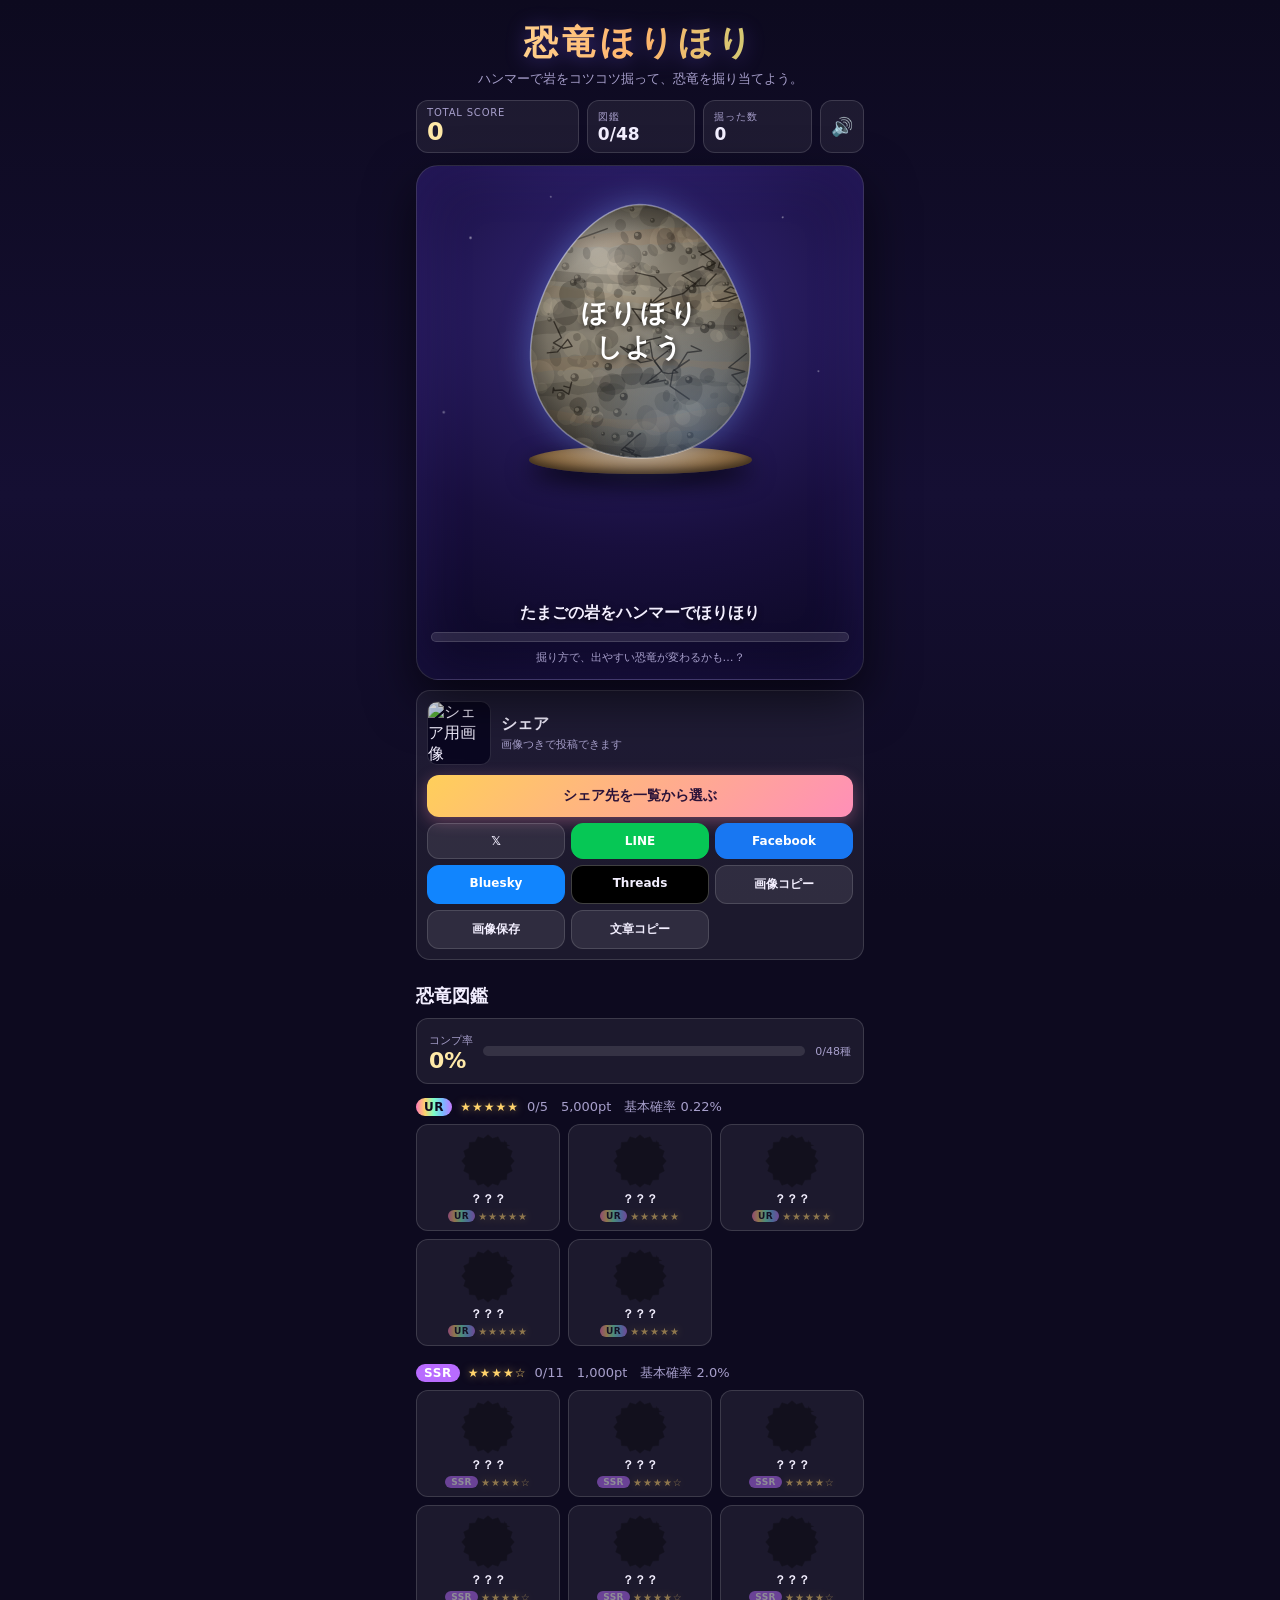
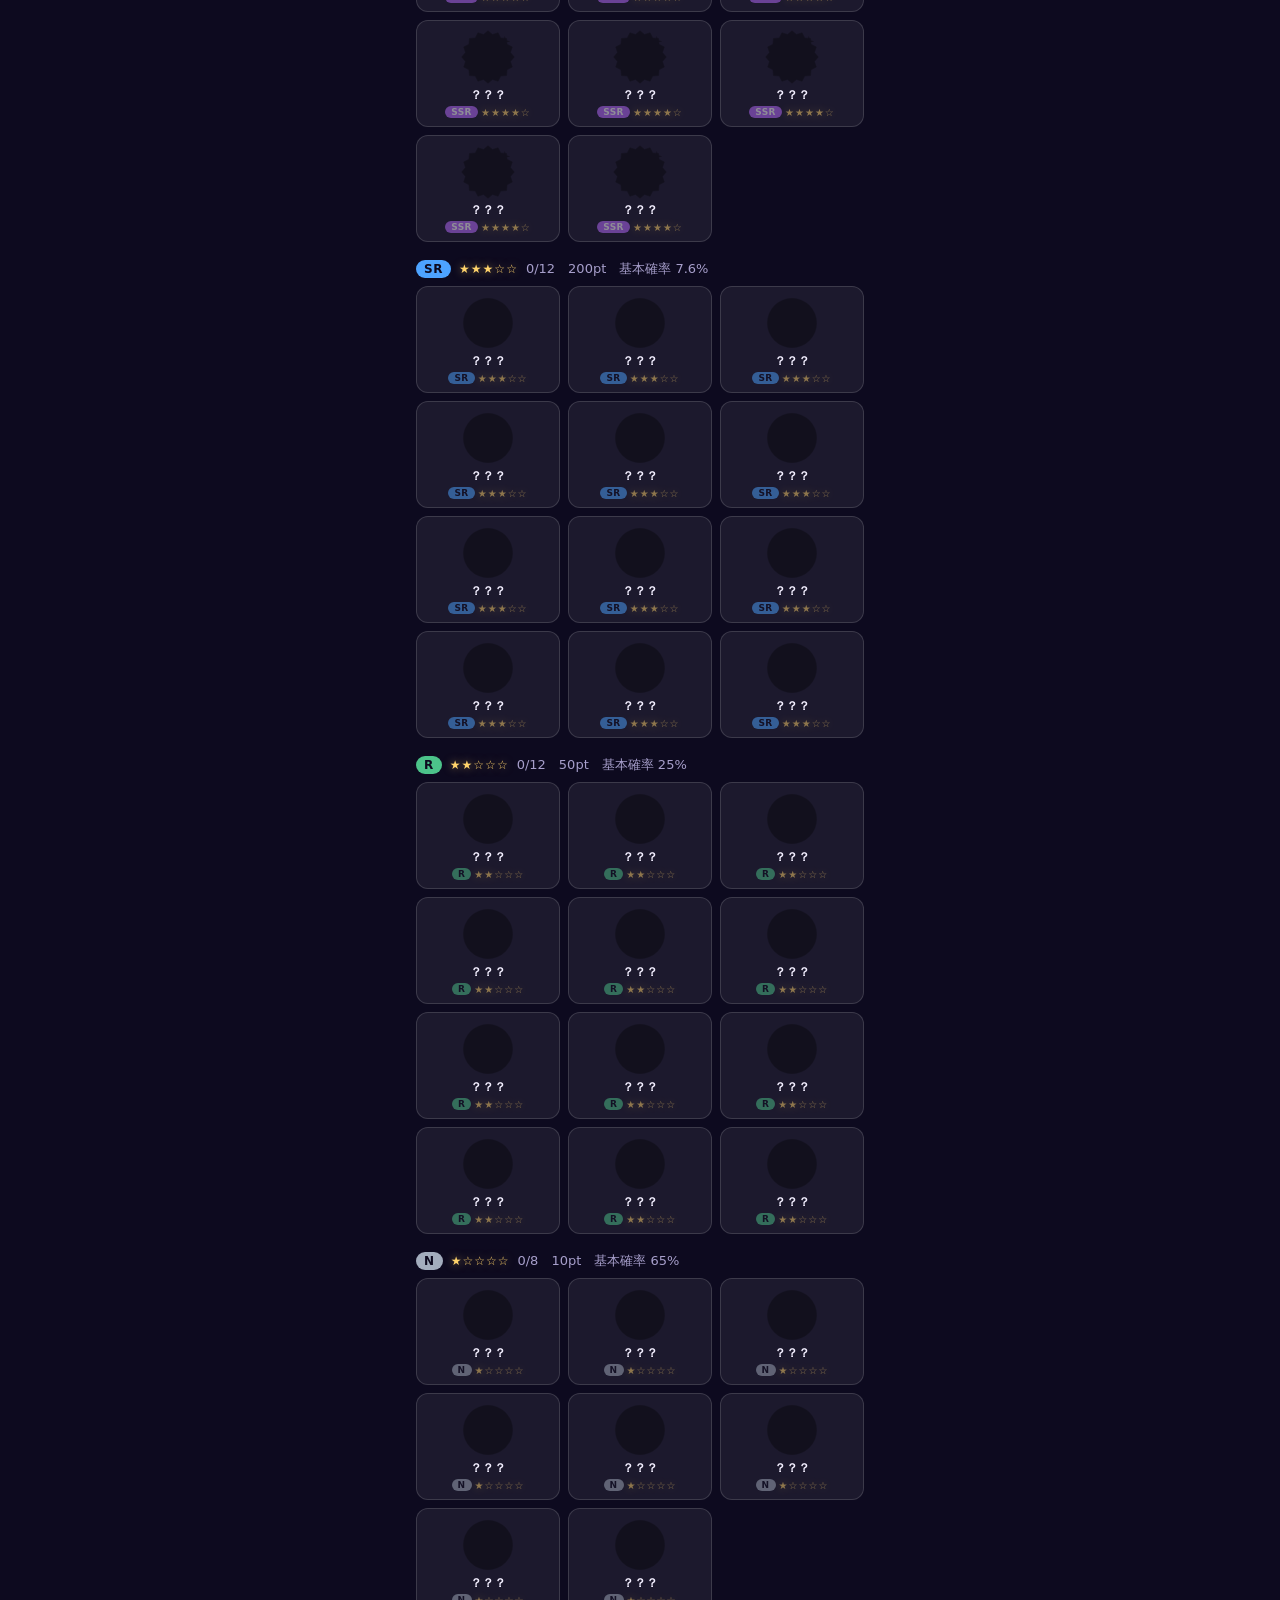
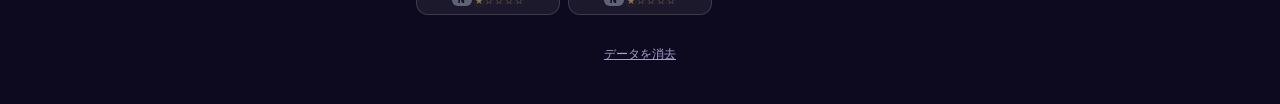
==== dino-horihori/index.html @ 425d5c2e "恐竜ほりほりにリニューアル（ハンマーで岩を掘って恐竜を出す） Co-Authored-By: Claude Sonnet 5.5 <noreply@anthropic.com> Claude-Sess" ====
<!DOCTYPE html>
<html lang="ja">
<head>
  <meta charset="UTF-8">
  <meta name="viewport" content="width=device-width, initial-scale=1, viewport-fit=cover">
  <meta name="theme-color" content="#0d0a1f">
  <title>恐竜ほりほり</title>
  <meta name="description" content="ハンマーで岩を掘ると、中から恐竜が出てくる。図鑑を集めよう。">
  <meta property="og:title" content="恐竜ほりほり">
  <meta property="og:description" content="ハンマーで岩をほりほり、恐竜を掘り当てよう。掘り方にはクセがあるかも…？">
  <link rel="stylesheet" href="style.css">
</head>
<body>
<main class="wrap">
  <header class="top">
    <h1>恐竜ほりほり</h1>
    <p class="lead">ハンマーで岩をコツコツ掘って、恐竜を掘り当てよう。</p>
  </header>

  <section class="scorebar" aria-label="スコア">
    <div class="sbox main"><span class="label">TOTAL SCORE</span><b id="total">0</b></div>
    <div class="sbox"><span class="label">図鑑</span><b id="dexCount">0/0</b></div>
    <div class="sbox"><span class="label">掘った数</span><b id="polishCount">0</b></div>
    <button id="mute" class="icon-btn" type="button" aria-label="サウンド切り替え">🔊</button>
  </section>

  <section class="stage" id="stage" aria-label="ゲーム画面">
    <div class="ball" id="ball">
      <div class="shape" id="shape">
        <div class="ball-inner" id="ballInner">
          <div class="tease tease-n" id="tease"></div>
          <div class="core" id="core"></div>
          <div class="gem-slot" id="gemSlot"></div>
        </div>
        <canvas id="mud"></canvas>
        <div class="glass"></div>
        <svg class="rim" viewBox="0 0 100 100" preserveAspectRatio="none" aria-hidden="true"><polygon id="rimPoly" points=""/></svg>
      </div>
      <div class="rays" id="rays"></div>
      <div class="prompt" id="prompt">ほりほり<br>しよう</div>
    </div>
    <div class="pedestal"></div>
    <div class="flash" id="flash"></div>
    <canvas id="fx"></canvas>

    <div class="dock">
      <div class="hud" id="hud">
        <div class="hud-msg" id="msg">岩をなぞってほりほりしよう</div>
        <div class="bar"><i id="bar"></i></div>
        <div class="hud-sub">掘り方で、出やすい恐竜が変わるかも…？</div>
      </div>
      <div class="result" id="result" hidden>
        <div class="res-top">
          <span class="rb"><span class="badge" id="rBadge">N</span><span class="stars" id="rStars"></span></span>
          <b class="res-name" id="rName"></b>
          <span class="new" id="rNew">NEW!</span>
        </div>
        <div class="res-cap" id="rCap"></div>
        <div class="res-mid">
          <span class="res-score">+<b id="rScore">0</b> pt</span>
          <span class="res-prob" id="rProb"></span>
          <span class="res-style" id="rStyle"></span>
        </div>
        <button class="btn primary wide" id="nextBtn" type="button">つぎの岩を掘る</button>
      </div>
    </div>
  </section>

  <section class="share" id="shareRow" aria-label="シェア">
    <div class="share-head">
      <img id="shareThumb" alt="シェア用画像" width="64" height="64">
      <div><b>シェア</b><small id="shareNote">画像つきで投稿できます</small></div>
    </div>
    <div class="share-grid">
      <button class="btn primary all" id="allBtn" type="button">シェア先を一覧から選ぶ</button>
      <a class="btn s-x" id="xBtn" target="_blank" rel="noopener" href="#">𝕏</a>
      <a class="btn s-line" id="lineBtn" target="_blank" rel="noopener" href="#">LINE</a>
      <a class="btn s-fb" id="fbBtn" target="_blank" rel="noopener" href="#">Facebook</a>
      <a class="btn s-bsky" id="bskyBtn" target="_blank" rel="noopener" href="#">Bluesky</a>
      <a class="btn s-th" id="thBtn" target="_blank" rel="noopener" href="#">Threads</a>
      <button class="btn" id="imgCopyBtn" type="button">画像コピー</button>
      <a class="btn" id="imgSaveBtn" download="migaki-gacha.png" href="#">画像保存</a>
      <button class="btn" id="copyBtn" type="button">文章コピー</button>
    </div>
  </section>

  <section class="rank" id="rankSec" aria-label="ランキング" hidden>
    <h2>ランキング</h2>
    <div class="tabs" role="tablist">
      <button class="tab on" data-tab="total" type="button">スコア順</button>
      <button class="tab" data-tab="dex" type="button">図鑑順</button>
    </div>
    <ol class="rank-list" id="rankList"></ol>
    <p class="rank-note" id="rankNote"></p>
  </section>

  <section class="codex" aria-label="恐竜図鑑">
    <h2>恐竜図鑑</h2>
    <div id="codex"></div>
  </section>

  <footer class="foot">
    <button class="link" id="resetBtn" type="button">データを消去</button>
  </footer>
</main>
<div class="sheet" id="sheet" hidden>
  <div class="sheet-card" role="dialog" aria-modal="true" aria-label="シェア先を選ぶ">
    <b>シェア先を選ぶ</b>
    <small>押すと画像をコピーして開きます。投稿画面で貼り付けてね。</small>
    <div class="sheet-grid" id="sheetGrid"></div>
    <button class="btn" id="sheetClose" type="button">閉じる</button>
  </div>
</div>
<div id="toast" role="status"></div>
<script src="game.js"></script>
</body>
</html>
---- dino-horihori/style.css ----
:root{
  --ink:#f3efff; --muted:#a79fcb; --line:#ffffff24; --card:#ffffff10;
  --N:#a3adbd; --R:#4cc38a; --SR:#4da3ff; --SSR:#b86bff; --UR:#ffd36b;
  --rc:#ffd36b;
  --rainbow:linear-gradient(90deg,#ff7ab8,#ffd36b,#7affc8,#7ab8ff,#c47aff);
}
*{box-sizing:border-box}
[hidden]{display:none!important}
html,body{margin:0}
html{background:#0d0a1f}
body{
  min-height:100svh; color:var(--ink);
  font-family:"Hiragino Maru Gothic ProN","Hiragino Sans","Yu Gothic UI","Meiryo",system-ui,sans-serif;
  background:
    radial-gradient(900px 500px at 50% -10%, #43309a66, transparent 65%),
    linear-gradient(#0d0a1f,#150f33 55%,#0d0a1f) fixed;
  -webkit-tap-highlight-color:transparent;
  overflow-x:hidden;
}
.wrap{max-width:480px;margin:0 auto;padding:16px 16px calc(40px + env(safe-area-inset-bottom))}
.top{text-align:center;margin:4px 0 12px}
h1{
  margin:0;font-size:34px;letter-spacing:.12em;font-weight:900;
  background:linear-gradient(90deg,#ffe9a8,#ffb36b 50%,#a5e07a);-webkit-background-clip:text;background-clip:text;color:transparent;
  filter:drop-shadow(0 2px 10px #7a5cff66);
}
.lead{margin:4px 0 0;font-size:13px;color:var(--muted)}

/* score */
.scorebar{display:grid;grid-template-columns:1.5fr 1fr 1fr auto;gap:8px;margin-bottom:12px;align-items:stretch}
.sbox{background:var(--card);border:1px solid var(--line);border-radius:12px;padding:6px 10px;display:flex;flex-direction:column;justify-content:center;min-width:0}
.sbox .label{font-size:10px;letter-spacing:.08em;color:var(--muted)}
.sbox b{font-size:17px;font-variant-numeric:tabular-nums;white-space:nowrap}
.sbox.main b{font-size:24px;color:#ffe9a8}
.icon-btn{background:var(--card);border:1px solid var(--line);color:var(--ink);border-radius:12px;width:44px;font-size:18px;cursor:pointer}

/* stage */
.stage{
  position:relative;width:100%;aspect-ratio:1/1.15;border-radius:22px;overflow:hidden;
  background:
    radial-gradient(2px 2px at 12% 14%,#fff8,transparent),radial-gradient(1.5px 1.5px at 82% 10%,#fff7,transparent),
    radial-gradient(1.5px 1.5px at 90% 40%,#fff6,transparent),radial-gradient(2px 2px at 6% 48%,#fff6,transparent),
    radial-gradient(1.5px 1.5px at 30% 6%,#fff6,transparent),radial-gradient(120% 80% at 50% 28%,#34267a 0%,#180f3d 58%,#0a0720 100%);
  border:1px solid var(--line);box-shadow:0 20px 50px #0009, inset 0 0 60px #6d4cff26;
  user-select:none;-webkit-user-select:none;
}
.ball{position:absolute;left:21%;width:58%;top:7%;aspect-ratio:1;--amp:2}
.shape{position:absolute;inset:0;filter:drop-shadow(0 0 16px #7aa7ff66);transition:filter .3s}
.shape>.ball-inner,.shape>#mud,.shape>.glass{clip-path:var(--clip,circle(50%))}
.shape.open>.ball-inner{clip-path:none;background:none}
.shape.open>.glass,.shape.open>.rim{opacity:0}
.rim{position:absolute;inset:0;width:100%;height:100%;pointer-events:none;overflow:visible;transition:opacity .3s}
.rim polygon{fill:none;stroke:#ffffff55;stroke-width:1.6;vector-effect:non-scaling-stroke;stroke-linejoin:round}
.ball-inner{
  position:absolute;inset:0;overflow:hidden;
  background:radial-gradient(circle at 35% 30%,#d6ebff66,#7090ff26 42%,#1a1c4dcc 78%,#0a0b2a);
}
.core{position:absolute;inset:0;background:radial-gradient(circle,var(--rc) 0%,transparent 62%);opacity:0}
.gem-slot{position:absolute;inset:14%;display:grid;place-items:center}
.gem-slot svg{width:100%;height:100%;filter:drop-shadow(0 6px 10px #000a)}
.gem-slot.pop svg{animation:pop .9s cubic-bezier(.2,1.4,.4,1) both}
.gem-slot.idle svg{animation:float 3.2s ease-in-out infinite}
@keyframes pop{0%{transform:scale(.1) translateY(30%) rotate(-30deg);opacity:0}60%{transform:scale(1.3) translateY(-8%) rotate(8deg);opacity:1}100%{transform:scale(1.05) translateY(0) rotate(0)}}
@keyframes float{0%,100%{transform:scale(1.05) translateY(0)}50%{transform:scale(1.07) translateY(-3%)}}
#mud{position:absolute;inset:0;width:100%;height:100%;touch-action:none;cursor:none;transition:opacity .45s,transform .45s}
#mud.gone{opacity:0;transform:scale(1.02);pointer-events:none}
#mud.fresh{animation:fresh .5s ease-out both}
@keyframes fresh{from{opacity:0;transform:scale(.85)}to{opacity:1;transform:scale(1)}}
.glass{
  position:absolute;inset:0;pointer-events:none;
  background:radial-gradient(ellipse 40% 24% at 32% 18%,#ffffff40,#fff0 72%),radial-gradient(circle at 72% 88%,#7fb4ff44,transparent 42%);
}
.prompt{
  position:absolute;inset:0;display:grid;place-items:center;text-align:center;pointer-events:none;
  font-weight:900;font-size:clamp(18px,6vw,26px);line-height:1.3;color:#fff;letter-spacing:.1em;
  text-shadow:0 2px 6px #000b;animation:bob 1.6s ease-in-out infinite;transition:opacity .3s;
}
.prompt.off{opacity:0}
@keyframes bob{0%,100%{transform:translateY(0)}50%{transform:translateY(-5px)}}
.rays{
  position:absolute;inset:-20%;border-radius:50%;pointer-events:none;opacity:0;mix-blend-mode:screen;
  background:repeating-conic-gradient(from 0deg,var(--rc) 0 7deg,transparent 7deg 22deg);
  -webkit-mask:radial-gradient(circle,transparent 0 24%,#000 42%,transparent 72%);mask:radial-gradient(circle,transparent 0 24%,#000 42%,transparent 72%);
  animation:spin 9s linear infinite;transition:opacity .4s;
}
.rays.on{opacity:.6}
@keyframes spin{to{transform:rotate(360deg)}}
.pedestal{
  position:absolute;left:25%;width:50%;top:54.5%;height:5.5%;border-radius:50%;
  background:radial-gradient(ellipse at 50% 30%,#c9a572,#8a6a42 55%,#4a3520);
  box-shadow:0 10px 24px #000b,inset 0 -4px 8px #0006;z-index:-0;
}
.ball{z-index:2}
.rumble{animation:rumble .1s linear infinite}
.rumble .shape{filter:drop-shadow(0 0 16px var(--rc)) drop-shadow(0 0 40px var(--rc))}
.charge .core{animation:charge var(--dur,1s) ease-in forwards}
@keyframes rumble{
  0%,100%{transform:translate(0,0) rotate(0)}
  25%{transform:translate(calc(var(--amp)*-1px),calc(var(--amp)*.5px)) rotate(-.6deg)}
  50%{transform:translate(calc(var(--amp)*1px),calc(var(--amp)*-.6px)) rotate(.6deg)}
  75%{transform:translate(calc(var(--amp)*-.5px),calc(var(--amp)*-1px)) rotate(-.3deg)}
}
@keyframes charge{from{opacity:0}to{opacity:.95}}
.flash{position:absolute;inset:0;pointer-events:none;opacity:0;background:radial-gradient(circle at 50% 36%,#fff,var(--rc) 40%,transparent 75%);z-index:5}
.flash.go{animation:flash .8s ease-out}
@keyframes flash{0%{opacity:.95}100%{opacity:0}}
#fx{position:absolute;inset:0;width:100%;height:100%;pointer-events:none;z-index:6}

/* dock */
.dock{position:absolute;left:0;right:0;bottom:0;height:38%;padding:0 14px 14px;display:flex;align-items:flex-end;z-index:4}
.hud,.result{width:100%}
.hud{text-align:center}
.hud-msg{font-weight:800;font-size:16px;margin-bottom:8px;text-shadow:0 2px 6px #000a}
.bar{height:10px;border-radius:99px;background:#ffffff1c;overflow:hidden;border:1px solid #ffffff22}
.bar i{display:block;height:100%;width:0;background:linear-gradient(90deg,#8fd0ff,#ffe9a8);border-radius:99px;transition:width .12s}
.hud-sub{margin-top:8px;font-size:11px;color:var(--muted)}
.result{display:grid;gap:6px;animation:up .45s cubic-bezier(.2,1,.3,1) both}
@keyframes up{from{opacity:0;transform:translateY(16px)}to{opacity:1;transform:none}}
.res-top{display:flex;align-items:center;gap:8px;justify-content:center;min-width:0}
.res-name{font-size:22px;white-space:nowrap;overflow:hidden;text-overflow:ellipsis}
.badge{font-weight:900;font-size:12px;padding:2px 8px;border-radius:99px;color:#0d0a1f;background:var(--N);letter-spacing:.05em;flex:none}
.badge.R{background:var(--R)}.badge.SR{background:var(--SR)}.badge.SSR{background:var(--SSR);color:#fff}.badge.UR{background:var(--rainbow)}
.new{font-weight:900;font-size:11px;color:#fff;background:#ff4f7b;border-radius:6px;padding:2px 6px;animation:blink .8s steps(2) infinite;flex:none}
@keyframes blink{50%{opacity:.5}}
.res-mid{display:flex;justify-content:center;align-items:baseline;gap:10px;flex-wrap:wrap;font-size:12px;color:var(--muted)}
.res-score{color:#ffe9a8;font-weight:800;font-size:15px}
.res-score b{font-size:20px;font-variant-numeric:tabular-nums}

/* buttons */
.btn{
  font:inherit;font-weight:800;font-size:14px;color:var(--ink);cursor:pointer;
  background:#ffffff16;border:1px solid var(--line);border-radius:12px;padding:11px 14px;flex:1;
  transition:transform .08s,background .15s;
}
.btn:hover{background:#ffffff26}.btn:active{transform:scale(.97)}
.btn:focus-visible,.icon-btn:focus-visible,.link:focus-visible{outline:2px solid #ffe9a8;outline-offset:2px}
.btn.primary{background:linear-gradient(135deg,#ffcf5a,#ff8fb8);color:#2a1238;border:0;box-shadow:0 4px 16px #ff8fb855}
.btn.wide{width:100%}
.btn.x{background:#000;border-color:#ffffff40}

/* codex */
.codex h2{font-size:18px;margin:0 0 10px}
.grp{margin-bottom:18px}
.grp-h{display:flex;align-items:center;gap:8px;margin-bottom:8px;font-size:13px;color:var(--muted)}
.grid{display:grid;grid-template-columns:repeat(3,1fr);gap:8px}
.card{
  position:relative;background:var(--card);border:1px solid var(--line);border-radius:12px;padding:8px 6px 8px;text-align:center;min-width:0;
  display:flex;flex-direction:column;align-items:center;gap:2px;
}
.card.known{border-color:color-mix(in srgb,var(--rc) 55%,transparent);box-shadow:inset 0 0 18px color-mix(in srgb,var(--rc) 18%,transparent)}
.card svg{width:56px;height:56px}
.card.unknown svg{filter:brightness(0) opacity(.35)}
.card .nm{font-size:12px;font-weight:800;max-width:100%;white-space:nowrap;overflow:hidden;text-overflow:ellipsis}
.card .meta{font-size:10px;color:var(--muted)}
.card .hint{font-size:9.5px;line-height:1.35;color:#c9c0ee;margin-top:2px}
.card .sleep{position:absolute;top:4px;right:6px;font-size:10px;color:#ffe9a8;font-variant-numeric:tabular-nums}
.card.UR.known{background:linear-gradient(135deg,#ffffff14,#ffd36b22,#ff7ab822)}
.foot{margin-top:28px;text-align:center}
.link{background:none;border:0;color:var(--muted);font:inherit;font-size:12px;text-decoration:underline;cursor:pointer}
#toast{
  position:fixed;left:50%;bottom:calc(24px + env(safe-area-inset-bottom));transform:translate(-50%,20px);
  background:#000c;color:#fff;border-radius:99px;padding:10px 18px;font-size:13px;opacity:0;pointer-events:none;transition:.25s;z-index:20;
}
#toast.show{opacity:1;transform:translate(-50%,0)}
@media (max-width:360px){.scorebar{grid-template-columns:1.4fr 1fr 1fr auto}.sbox b{font-size:15px}.sbox.main b{font-size:20px}}
@media (prefers-reduced-motion:reduce){.prompt,.new,.rays,.gem-slot.idle svg{animation:none}}

/* 掘った部分の予告グロー */
.tease{position:absolute;inset:-25%;opacity:.2;transition:opacity .25s;pointer-events:none}
.tease-n{background:radial-gradient(circle at 50% 45%,#fff 0,#ffffff88 45%,transparent 78%);animation:tpulse 2.2s ease-in-out infinite}
.tease-r{background:radial-gradient(circle at 50% 45%,#fff 0,#9fe8ff 40%,#ff9ae0 68%,transparent 85%);animation:thue 3s linear infinite,tpulse 1.6s ease-in-out infinite}
.tease-sr{background:conic-gradient(#fff,#6fd0ff,#4da3ff,#fff,#9ffcff,#4da3ff,#fff);animation:tspin 2.4s linear infinite,thue2 2s linear infinite}
  .tease-ssr{background:conic-gradient(#fff,#b86bff,#ffd36b,#ff7ab8,#fff,#b86bff,#ffd36b,#fff);animation:tspin 2.4s linear infinite,tflick .9s ease-in-out infinite}
  .tease-rainbow{background:conic-gradient(#ff3b3b,#ffd400,#2bff6a,#19e6ff,#3b5bff,#ff3bd9,#ff3b3b);animation:tspin 3.2s linear infinite,thue 3.6s linear infinite,tflick 1.1s ease-in-out infinite}
@keyframes tpulse{0%,100%{filter:brightness(1)}50%{filter:brightness(1.5)}}
@keyframes thue{to{filter:hue-rotate(360deg) brightness(1.2)}}
@keyframes thue2{from{filter:hue-rotate(-25deg)}50%{filter:hue-rotate(25deg)}to{filter:hue-rotate(-25deg)}}
@keyframes tspin{to{transform:rotate(360deg)}}
@keyframes tflick{50%{opacity:.7}}
@media (prefers-reduced-motion:reduce){.tease{animation:none!important}}
.btn{text-decoration:none;text-align:center}

.stars{color:#ffd36b;letter-spacing:1px;font-size:14px;text-shadow:0 0 8px #ffd36b88}
.share{margin:10px 0 24px;background:var(--card);border:1px solid var(--line);border-radius:14px;padding:10px}
.share-head{display:flex;gap:10px;align-items:center;margin-bottom:10px}
.share-head img{width:64px;height:64px;border-radius:10px;border:1px solid var(--line);background:#0a0720;object-fit:cover}
.share-head div{display:flex;flex-direction:column;gap:2px;min-width:0}
.share-head small{color:var(--muted);font-size:11px;line-height:1.4}
.share-grid{display:grid;grid-template-columns:repeat(3,1fr);gap:6px}
.share-grid .btn{padding:10px 4px;font-size:12px;display:block;min-width:0;white-space:nowrap}
.btn.s-line{background:#06c755;border-color:#06c755;color:#fff}
.btn.s-fb{background:#1877f2;border-color:#1877f2;color:#fff}
.btn.s-bsky{background:#1185fe;border-color:#1185fe;color:#fff}
.btn.s-th{background:#000;border-color:#ffffff40}
.card .stars{font-size:10px}
.grp-h .stars{font-size:12px}

.rb{display:inline-flex;align-items:center;gap:6px;flex:none}
.res-prob{color:#cfc8f5}
.gem-slot.idle svg{filter:drop-shadow(0 0 10px var(--rc)) drop-shadow(0 0 26px var(--rc));animation:float 3.2s ease-in-out infinite,shine 1.8s ease-in-out infinite}
@keyframes shine{0%,100%{filter:drop-shadow(0 0 8px var(--rc)) drop-shadow(0 0 20px var(--rc)) brightness(1)}50%{filter:drop-shadow(0 0 14px #fff) drop-shadow(0 0 34px var(--rc)) brightness(1.3) saturate(1.2)}}
.glint{position:absolute;width:26px;height:26px;pointer-events:none;opacity:0;
  background:radial-gradient(circle,#fff 0,#fff 12%,transparent 14%),linear-gradient(#fff0,#fff,#fff0) center/2px 100% no-repeat,linear-gradient(90deg,#fff0,#fff,#fff0) center/100% 2px no-repeat;
  animation:glint 1.6s ease-in-out infinite}
.glint:nth-child(2){left:8%;top:14%}.glint:nth-child(3){right:6%;top:30%;animation-delay:.5s;width:20px;height:20px}
.glint:nth-child(4){left:20%;bottom:12%;animation-delay:1s;width:22px;height:22px}.glint:nth-child(5){right:22%;top:4%;animation-delay:.8s}
@keyframes glint{0%,100%{opacity:0;transform:scale(.2) rotate(0)}50%{opacity:1;transform:scale(1.2) rotate(45deg)}}
.card .rbadge{display:inline-flex;gap:3px;align-items:center}
.card .rbadge .badge{font-size:9px;padding:1px 6px}
@media (prefers-reduced-motion:reduce){.glint{animation:none}}

.dexsum{display:flex;align-items:center;gap:10px;margin:0 0 14px;background:var(--card);border:1px solid var(--line);border-radius:12px;padding:10px 12px}
.dexsum b{font-size:22px;color:#ffe9a8;font-variant-numeric:tabular-nums;white-space:nowrap}
.dexsum small{color:var(--muted);font-size:11px;white-space:nowrap}
.dexbar{flex:1;height:10px;border-radius:99px;background:#ffffff1c;overflow:hidden;min-width:40px}
.dexbar i{display:block;height:100%;background:linear-gradient(90deg,#8fd0ff,#ffe9a8,#ff8fb8);border-radius:99px}

.share-grid .btn.all{grid-column:1/-1;font-size:14px;padding:12px}
.sheet{position:fixed;inset:0;z-index:30;background:#000a;display:flex;align-items:flex-end;justify-content:center;padding:0 12px calc(12px + env(safe-area-inset-bottom))}
.sheet-card{width:100%;max-width:480px;background:#1a1340;border:1px solid var(--line);border-radius:18px;padding:14px;display:flex;flex-direction:column;gap:8px;max-height:85svh;overflow:auto;animation:up .3s ease-out both}
.sheet-card small{color:var(--muted);font-size:11px}
.sheet-grid{display:grid;grid-template-columns:repeat(3,1fr);gap:6px;margin:4px 0}
.sheet-grid .btn{display:block;padding:11px 4px;font-size:12px;text-align:center;text-decoration:none;white-space:nowrap}
.btn.s-tg{background:#27a7e7;border-color:#27a7e7;color:#fff}.btn.s-wa{background:#25d366;border-color:#25d366;color:#073}
.btn.s-rd{background:#ff4500;border-color:#ff4500;color:#fff}.btn.s-hb{background:#00a4de;border-color:#00a4de;color:#fff}
.btn.s-ms{background:#6364ff;border-color:#6364ff;color:#fff}

.rank{margin:0 0 24px}
.rank h2{font-size:18px;margin:0 0 10px}
.tabs{display:flex;gap:6px;margin-bottom:10px}
.tab{flex:1;font:inherit;font-weight:800;font-size:13px;color:var(--muted);background:var(--card);border:1px solid var(--line);border-radius:10px;padding:8px;cursor:pointer}
.tab.on{color:#2a1238;background:linear-gradient(135deg,#ffcf5a,#ff8fb8);border-color:transparent}
.rank-list{list-style:none;margin:0;padding:0;display:grid;gap:6px}
.rank-list li{display:grid;grid-template-columns:30px 36px 1fr auto;gap:8px;align-items:center;background:var(--card);border:1px solid var(--line);border-radius:12px;padding:6px 10px;min-width:0}
.rank-list li.me{border-color:#ffe9a8;box-shadow:inset 0 0 14px #ffe9a833}
.rank-list .pos{font-weight:900;font-size:16px;text-align:center;color:var(--muted);font-variant-numeric:tabular-nums}
.rank-list li:nth-child(1) .pos{color:#ffd36b}.rank-list li:nth-child(2) .pos{color:#d6dbe6}.rank-list li:nth-child(3) .pos{color:#e0a070}
.rank-list img{width:32px;height:32px;border-radius:50%;object-fit:cover;background:#0006}
.rank-list .who{min-width:0;display:flex;flex-direction:column}
.rank-list .nm{font-weight:800;font-size:13px;white-space:nowrap;overflow:hidden;text-overflow:ellipsis}
.rank-list .sub{font-size:10px;color:var(--muted)}
.rank-list .val{font-weight:900;font-size:15px;color:#ffe9a8;font-variant-numeric:tabular-nums;white-space:nowrap;text-align:right}
.rank-list .you{font-size:9px;font-weight:900;background:#ff4f7b;color:#fff;border-radius:5px;padding:1px 5px;margin-left:6px}
.rank-note{font-size:11px;color:var(--muted);margin:8px 0 0;line-height:1.5}

.res-cap{text-align:center;font-size:12px;color:#d9d2ff;white-space:nowrap;overflow:hidden;text-overflow:ellipsis}
.gem-slot svg{filter:drop-shadow(0 6px 10px #000a)}
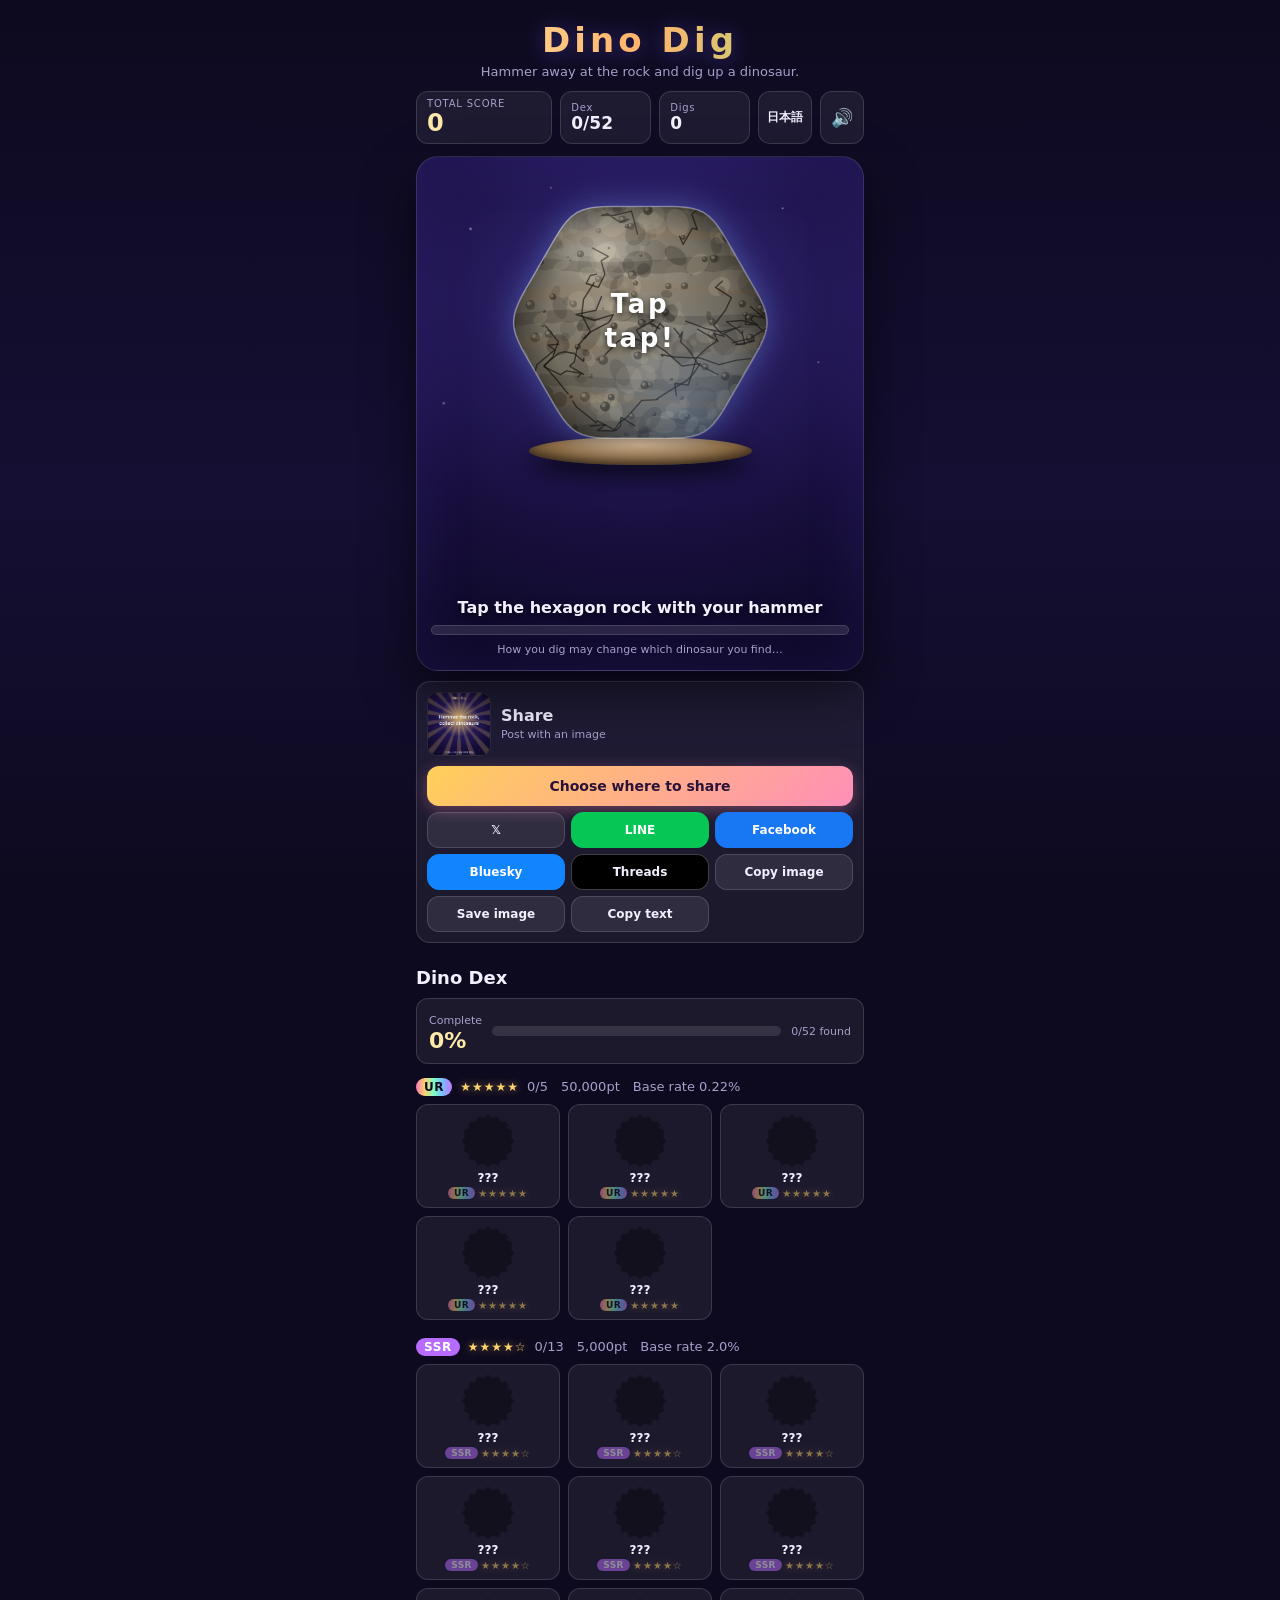
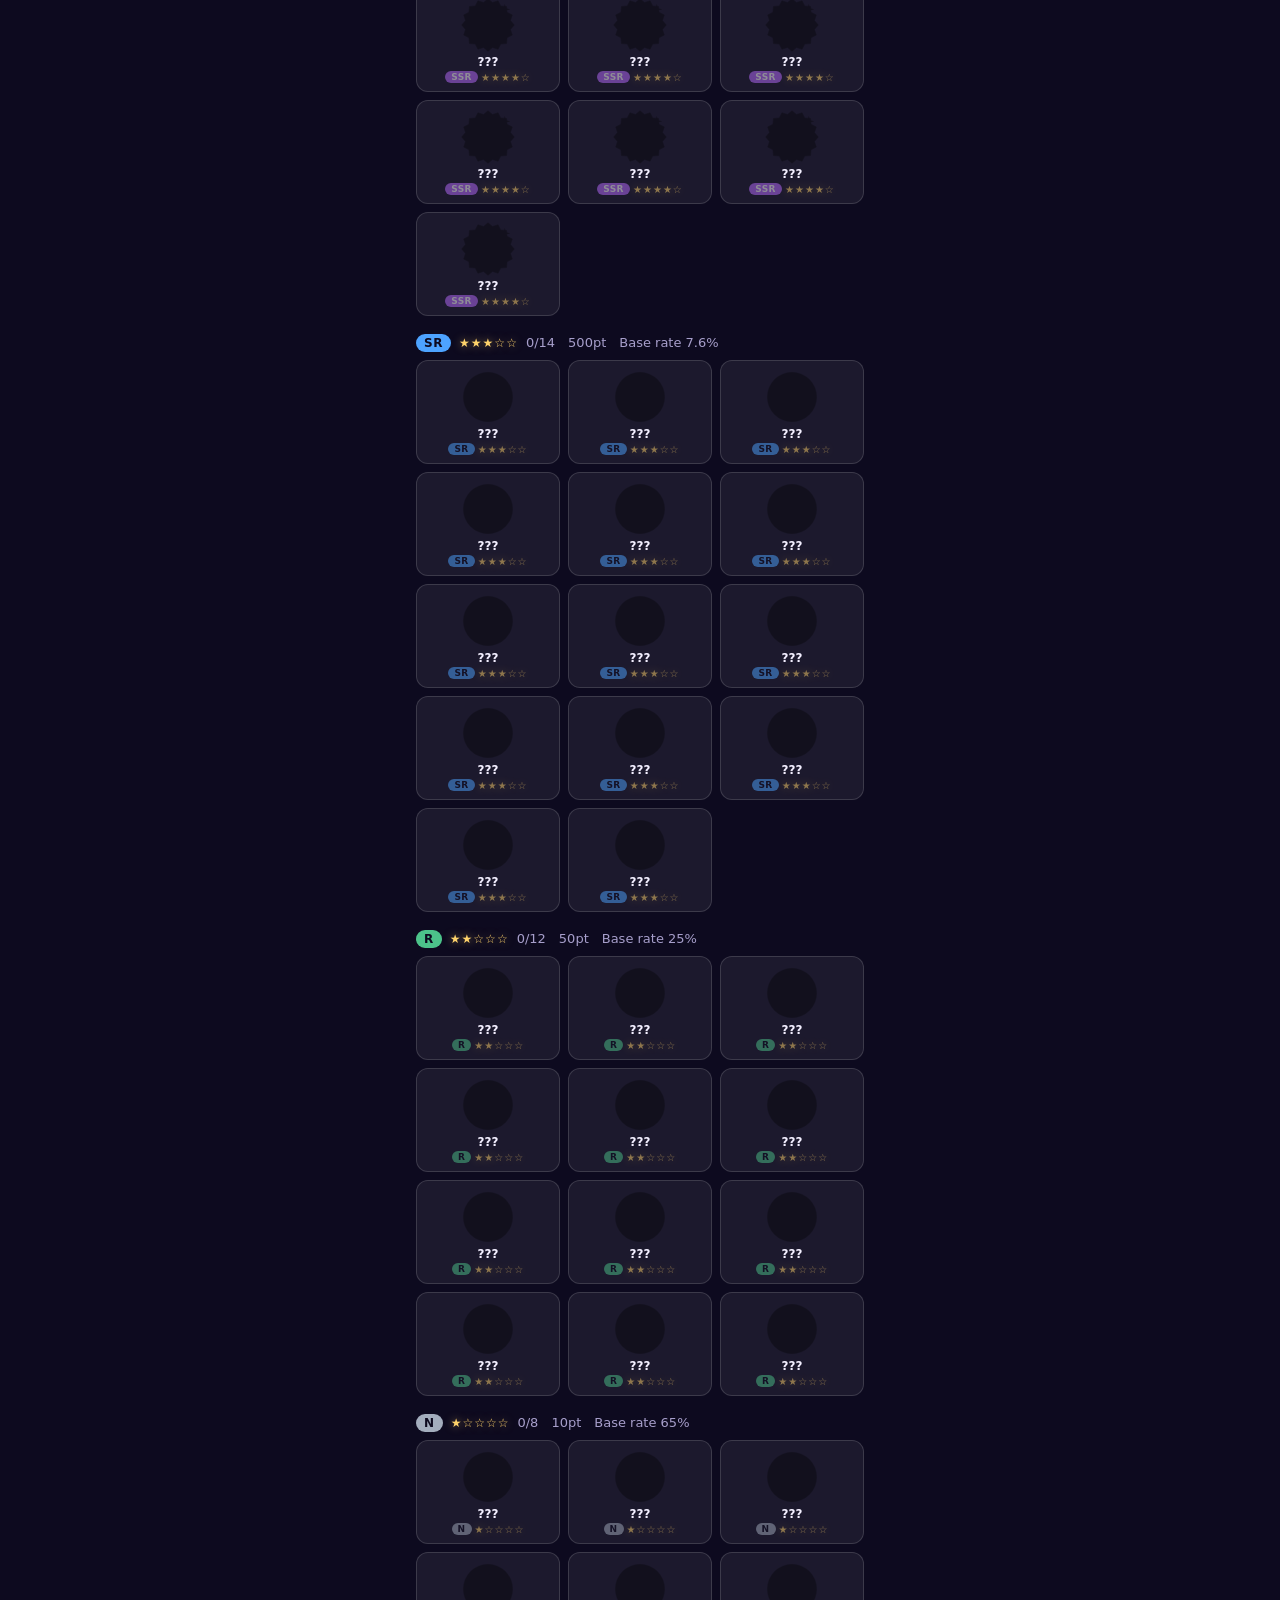
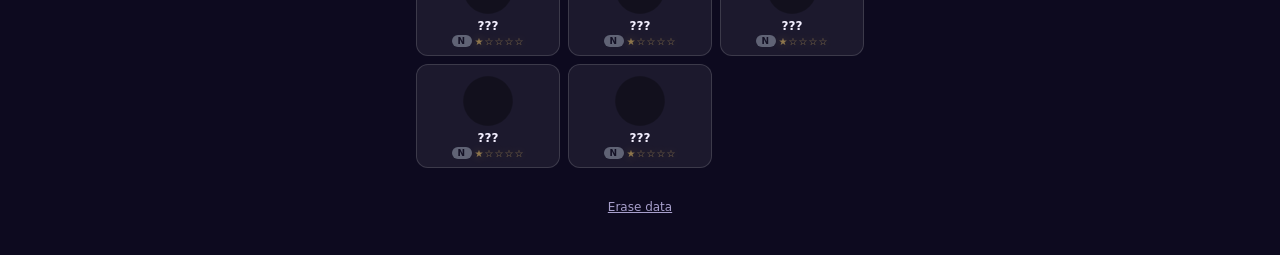
==== commit 4402e2bb: "日本語/英語切り替えを追加、ハンマーの叩く位置を下に修正 Co-Authored-By: Claude Sonnet 5.5 <noreply@anthropic.com> Claude-Sessio" ====
--- a/dino-horihori/index.html
+++ b/dino-horihori/index.html
@@ -13,15 +13,16 @@
 <body>
 <main class="wrap">
   <header class="top">
-    <h1>恐竜ほりほり</h1>
-    <p class="lead">ハンマーで岩をコツコツ掘って、恐竜を掘り当てよう。</p>
+    <h1 data-i18n="title">恐竜ほりほり</h1>
+    <p class="lead" data-i18n="lead">ハンマーで岩をコツコツ掘って、恐竜を掘り当てよう。</p>
   </header>
 
   <section class="scorebar" aria-label="スコア">
     <div class="sbox main"><span class="label">TOTAL SCORE</span><b id="total">0</b></div>
-    <div class="sbox"><span class="label">図鑑</span><b id="dexCount">0/0</b></div>
-    <div class="sbox"><span class="label">掘った数</span><b id="polishCount">0</b></div>
-    <button id="mute" class="icon-btn" type="button" aria-label="サウンド切り替え">🔊</button>
+    <div class="sbox"><span class="label" data-i18n="lblDex">図鑑</span><b id="dexCount">0/0</b></div>
+    <div class="sbox"><span class="label" data-i18n="lblDug">掘った数</span><b id="polishCount">0</b></div>
+    <button id="lang" class="icon-btn lang-btn" type="button" aria-label="Language">EN</button>
+    <button id="mute" class="icon-btn" type="button" data-i18n-aria="muteAria" aria-label="サウンド切り替え">🔊</button>
   </section>
 
   <section class="stage" id="stage" aria-label="ゲーム画面">
@@ -37,7 +38,7 @@
         <svg class="rim" viewBox="0 0 100 100" preserveAspectRatio="none" aria-hidden="true"><polygon id="rimPoly" points=""/></svg>
       </div>
       <div class="rays" id="rays"></div>
-      <div class="prompt" id="prompt">ほりほり<br>しよう</div>
+      <div class="prompt" id="prompt" data-i18n-html="prompt">ほりほり<br>しよう</div>
     </div>
     <div class="pedestal"></div>
     <div class="flash" id="flash"></div>
@@ -47,7 +48,7 @@
       <div class="hud" id="hud">
         <div class="hud-msg" id="msg">岩をなぞってほりほりしよう</div>
         <div class="bar"><i id="bar"></i></div>
-        <div class="hud-sub">掘り方で、出やすい恐竜が変わるかも…？</div>
+        <div class="hud-sub" data-i18n="hudSub">掘り方で、出やすい恐竜が変わるかも…？</div>
       </div>
       <div class="result" id="result" hidden>
         <div class="res-top">
@@ -61,7 +62,7 @@
           <span class="res-prob" id="rProb"></span>
           <span class="res-style" id="rStyle"></span>
         </div>
-        <button class="btn primary wide" id="nextBtn" type="button">つぎの岩を掘る</button>
+        <button class="btn primary wide" id="nextBtn" type="button" data-i18n="next">つぎの岩を掘る</button>
       </div>
     </div>
   </section>
@@ -69,33 +70,33 @@
   <section class="share" id="shareRow" aria-label="シェア">
     <div class="share-head">
       <img id="shareThumb" alt="シェア用画像" width="64" height="64">
-      <div><b>シェア</b><small id="shareNote">画像つきで投稿できます</small></div>
+      <div><b data-i18n="shareTitle">シェア</b><small id="shareNote" data-i18n="shareNote">画像つきで投稿できます</small></div>
     </div>
     <div class="share-grid">
-      <button class="btn primary all" id="allBtn" type="button">シェア先を一覧から選ぶ</button>
+      <button class="btn primary all" id="allBtn" type="button" data-i18n="allBtn">シェア先を一覧から選ぶ</button>
       <a class="btn s-x" id="xBtn" target="_blank" rel="noopener" href="#">𝕏</a>
       <a class="btn s-line" id="lineBtn" target="_blank" rel="noopener" href="#">LINE</a>
       <a class="btn s-fb" id="fbBtn" target="_blank" rel="noopener" href="#">Facebook</a>
       <a class="btn s-bsky" id="bskyBtn" target="_blank" rel="noopener" href="#">Bluesky</a>
       <a class="btn s-th" id="thBtn" target="_blank" rel="noopener" href="#">Threads</a>
-      <button class="btn" id="imgCopyBtn" type="button">画像コピー</button>
-      <a class="btn" id="imgSaveBtn" download="migaki-gacha.png" href="#">画像保存</a>
-      <button class="btn" id="copyBtn" type="button">文章コピー</button>
+      <button class="btn" id="imgCopyBtn" type="button" data-i18n="imgCopy">画像コピー</button>
+      <a class="btn" id="imgSaveBtn" download="migaki-gacha.png" href="#" data-i18n="imgSave">画像保存</a>
+      <button class="btn" id="copyBtn" type="button" data-i18n="txtCopy">文章コピー</button>
     </div>
   </section>
 
   <section class="rank" id="rankSec" aria-label="ランキング" hidden>
-    <h2>ランキング</h2>
+    <h2 data-i18n="rankTitle">ランキング</h2>
     <div class="tabs" role="tablist">
-      <button class="tab on" data-tab="total" type="button">スコア順</button>
-      <button class="tab" data-tab="dex" type="button">図鑑順</button>
+      <button class="tab on" data-tab="total" type="button" data-i18n="tabScore">スコア順</button>
+      <button class="tab" data-tab="dex" type="button" data-i18n="tabDex">図鑑順</button>
     </div>
     <ol class="rank-list" id="rankList"></ol>
     <p class="rank-note" id="rankNote"></p>
   </section>
 
   <section class="codex" aria-label="恐竜図鑑">
-    <h2>恐竜図鑑</h2>
+    <h2 data-i18n="codexTitle">恐竜図鑑</h2>
     <div id="codex"></div>
   </section>
 
@@ -105,10 +106,10 @@
 </main>
 <div class="sheet" id="sheet" hidden>
   <div class="sheet-card" role="dialog" aria-modal="true" aria-label="シェア先を選ぶ">
-    <b>シェア先を選ぶ</b>
-    <small>押すと画像をコピーして開きます。投稿画面で貼り付けてね。</small>
+    <b data-i18n="sheetTitle">シェア先を選ぶ</b>
+    <small data-i18n="sheetNote">押すと画像をコピーして開きます。投稿画面で貼り付けてね。</small>
     <div class="sheet-grid" id="sheetGrid"></div>
-    <button class="btn" id="sheetClose" type="button">閉じる</button>
+    <button class="btn" id="sheetClose" type="button" data-i18n="sheetClose">閉じる</button>
   </div>
 </div>
 <div id="toast" role="status"></div>
--- a/dino-horihori/style.css
+++ b/dino-horihori/style.css
@@ -27,7 +27,7 @@
 .lead{margin:4px 0 0;font-size:13px;color:var(--muted)}
 
 /* score */
-.scorebar{display:grid;grid-template-columns:1.5fr 1fr 1fr auto;gap:8px;margin-bottom:12px;align-items:stretch}
+.scorebar{display:grid;grid-template-columns:1.5fr 1fr 1fr auto auto;gap:8px;margin-bottom:12px;align-items:stretch}
 .sbox{background:var(--card);border:1px solid var(--line);border-radius:12px;padding:6px 10px;display:flex;flex-direction:column;justify-content:center;min-width:0}
 .sbox .label{font-size:10px;letter-spacing:.08em;color:var(--muted)}
 .sbox b{font-size:17px;font-variant-numeric:tabular-nums;white-space:nowrap}
@@ -245,3 +245,5 @@
 
 .res-cap{text-align:center;font-size:12px;color:#d9d2ff;white-space:nowrap;overflow:hidden;text-overflow:ellipsis}
 .gem-slot svg{filter:drop-shadow(0 6px 10px #000a)}
+
+.lang-btn{font:inherit;font-weight:800;font-size:12px;width:auto;min-width:44px;padding:0 8px;cursor:pointer}
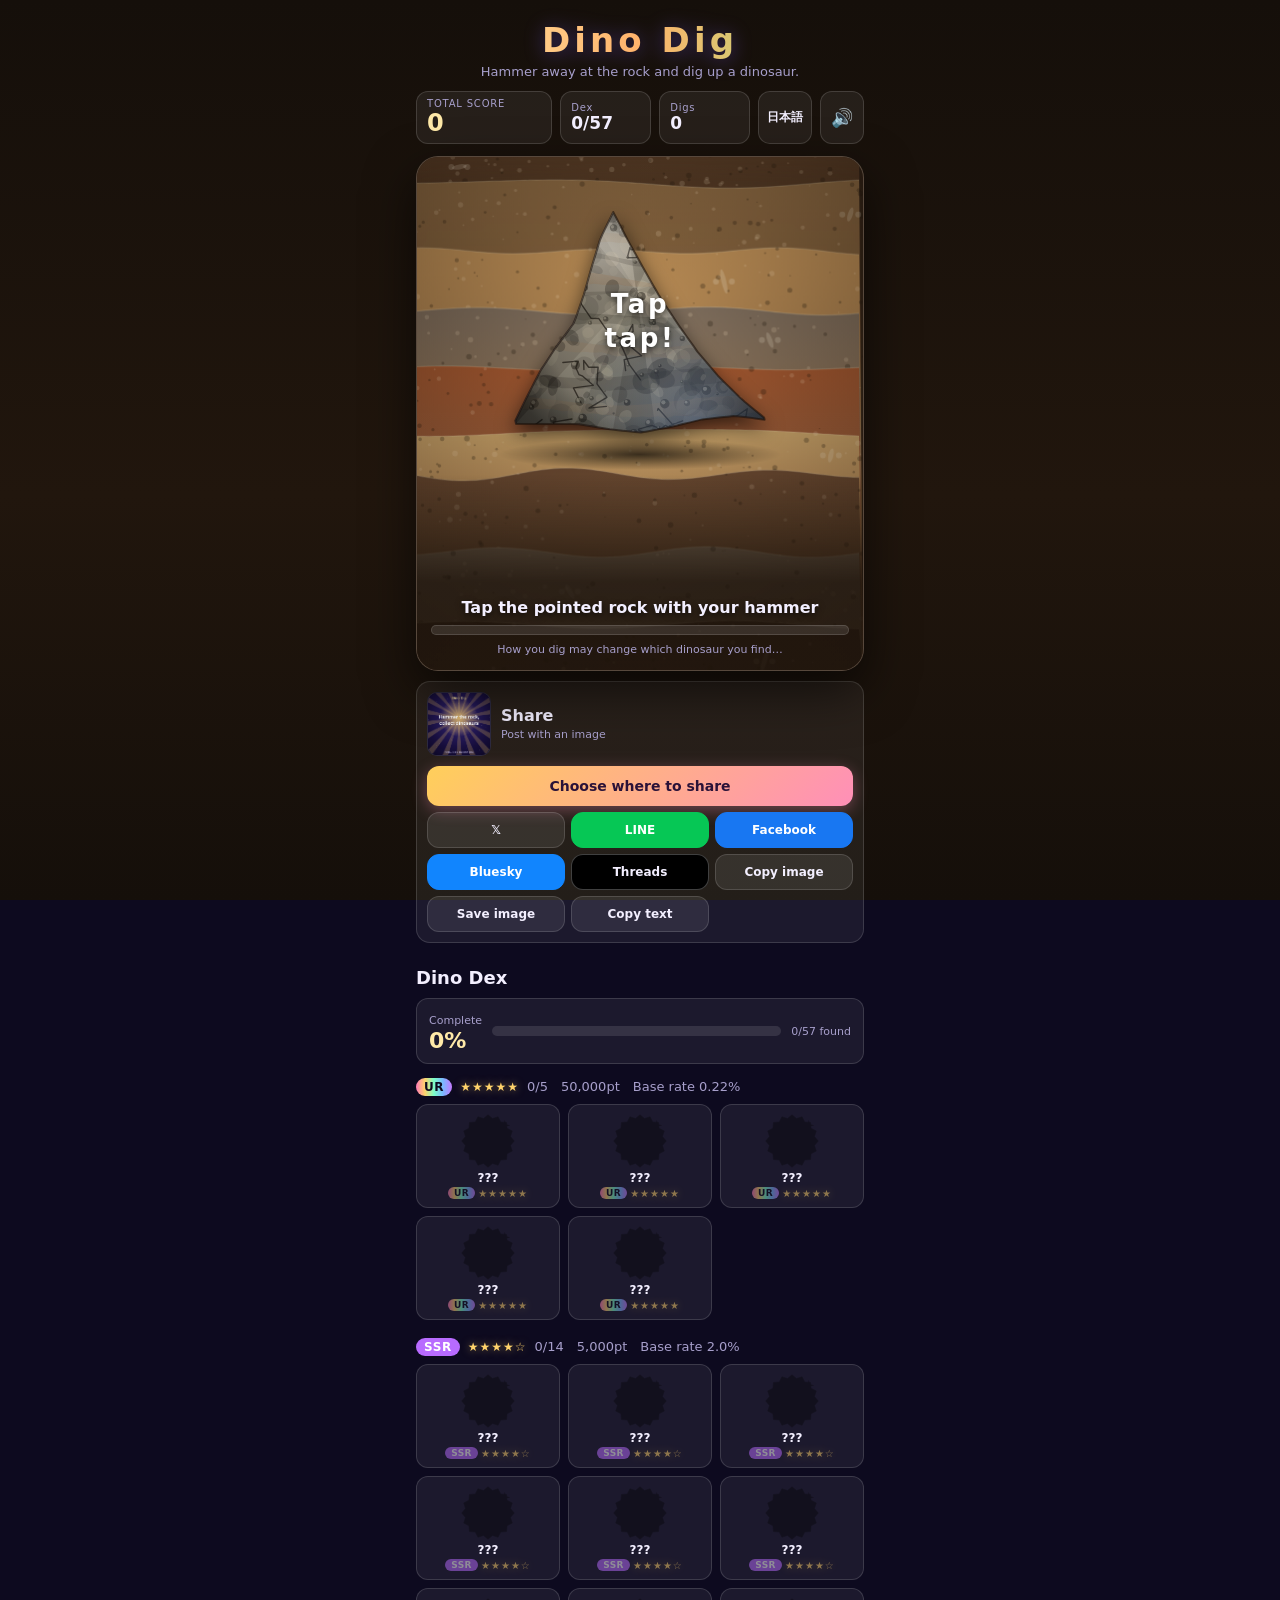
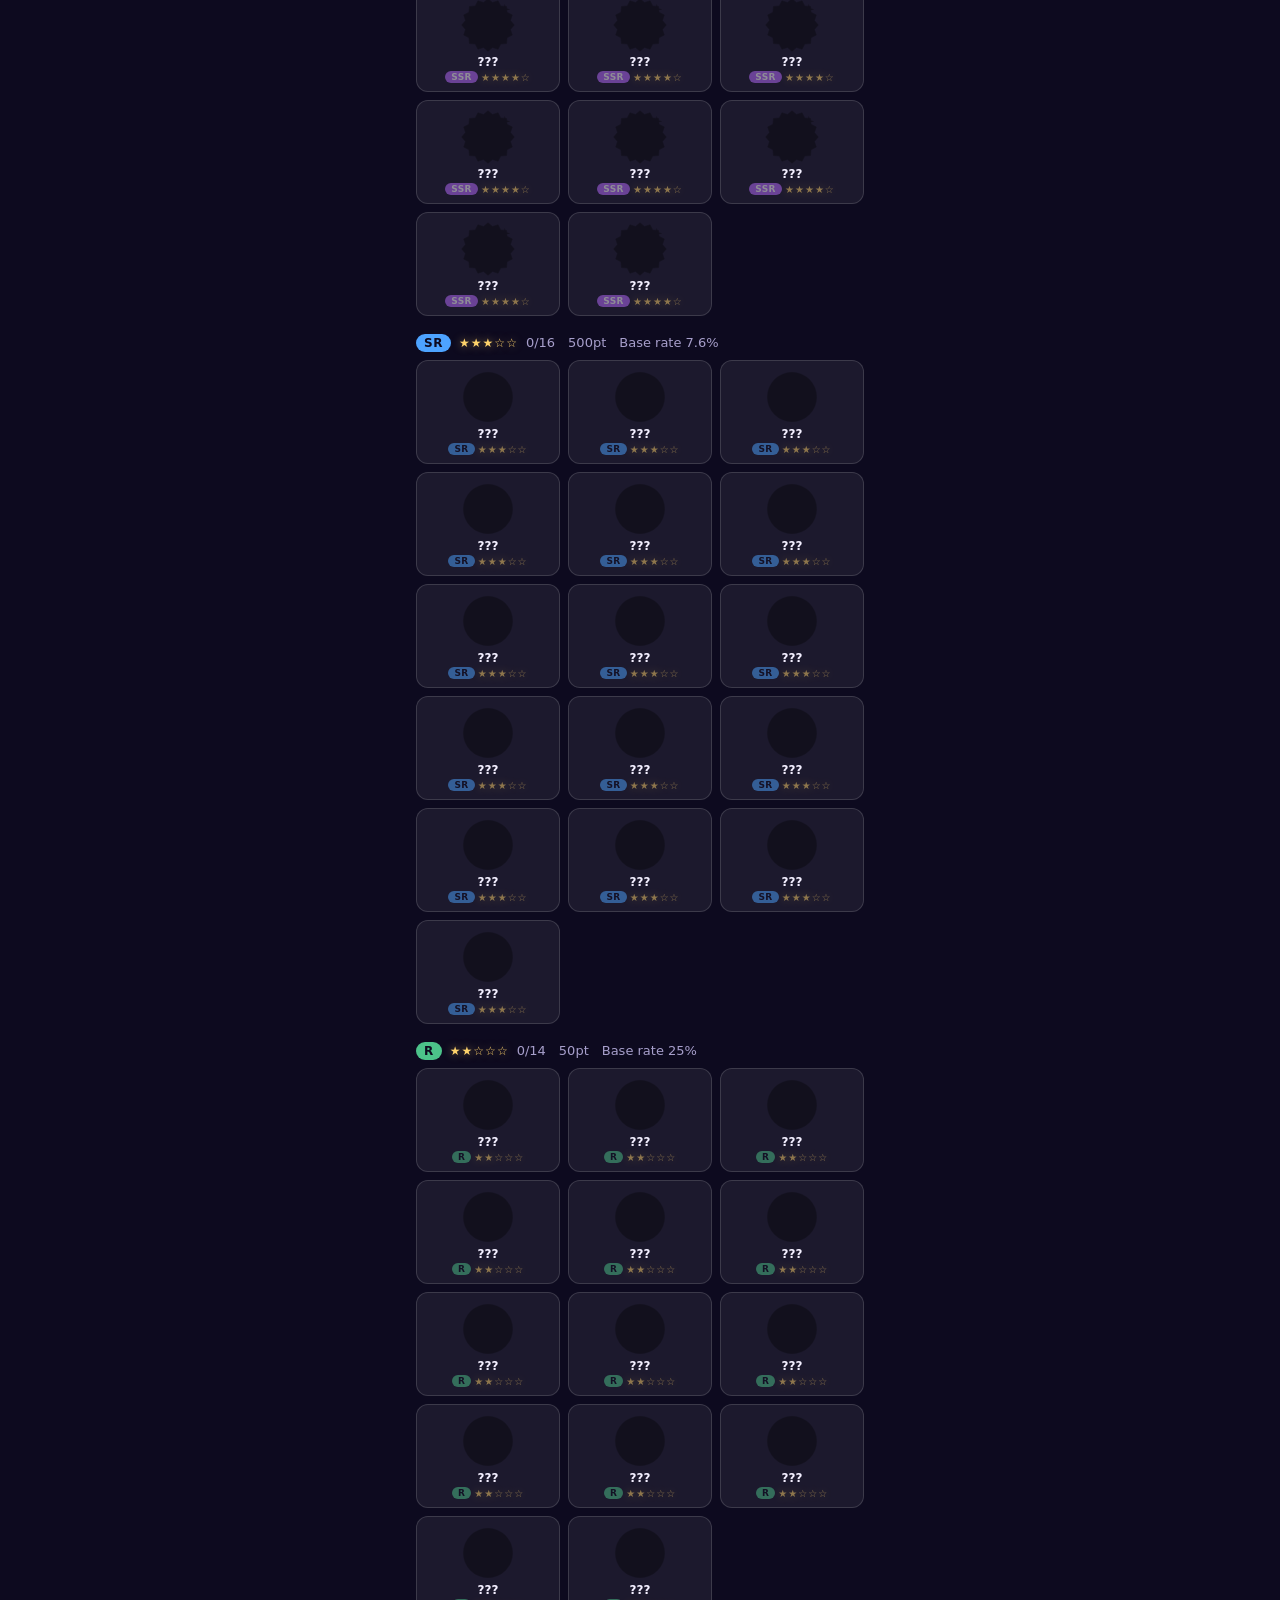
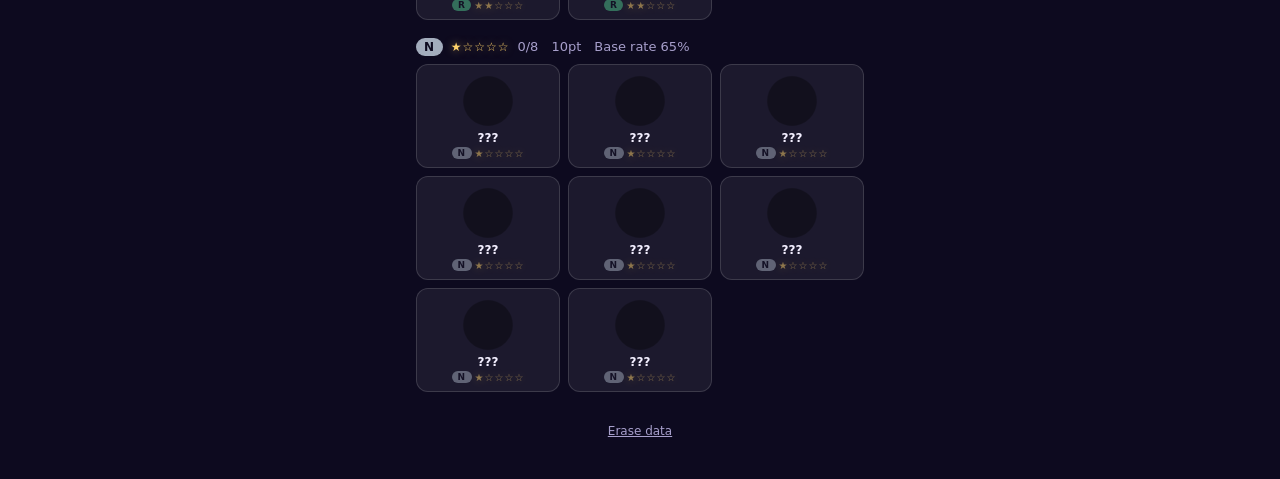
==== commit 06f6a55d: "岩石の形を毎回ランダム生成、背景を地層に Co-Authored-By: Claude Sonnet 5.5 <noreply@anthropic.com> Claude-Session: https" ====
--- a/dino-horihori/index.html
+++ b/dino-horihori/index.html
@@ -26,6 +26,7 @@
   </section>
 
   <section class="stage" id="stage" aria-label="ゲーム画面">
+    <canvas id="strata" aria-hidden="true"></canvas>
     <div class="ball" id="ball">
       <div class="shape" id="shape">
         <div class="ball-inner" id="ballInner">
--- a/dino-horihori/style.css
+++ b/dino-horihori/style.css
@@ -12,8 +12,8 @@
   min-height:100svh; color:var(--ink);
   font-family:"Hiragino Maru Gothic ProN","Hiragino Sans","Yu Gothic UI","Meiryo",system-ui,sans-serif;
   background:
-    radial-gradient(900px 500px at 50% -10%, #43309a66, transparent 65%),
-    linear-gradient(#0d0a1f,#150f33 55%,#0d0a1f) fixed;
+    radial-gradient(900px 500px at 50% -10%, #6b4a2a55, transparent 65%),
+    linear-gradient(#150f0a,#21160d 55%,#150f0a) fixed;
   -webkit-tap-highlight-color:transparent;
   overflow-x:hidden;
 }
@@ -37,20 +37,17 @@
 /* stage */
 .stage{
   position:relative;width:100%;aspect-ratio:1/1.15;border-radius:22px;overflow:hidden;
-  background:
-    radial-gradient(2px 2px at 12% 14%,#fff8,transparent),radial-gradient(1.5px 1.5px at 82% 10%,#fff7,transparent),
-    radial-gradient(1.5px 1.5px at 90% 40%,#fff6,transparent),radial-gradient(2px 2px at 6% 48%,#fff6,transparent),
-    radial-gradient(1.5px 1.5px at 30% 6%,#fff6,transparent),radial-gradient(120% 80% at 50% 28%,#34267a 0%,#180f3d 58%,#0a0720 100%);
-  border:1px solid var(--line);box-shadow:0 20px 50px #0009, inset 0 0 60px #6d4cff26;
+  background:#3b2a1c;
+  border:1px solid var(--line);box-shadow:0 20px 50px #0009, inset 0 0 60px #00000055;
   user-select:none;-webkit-user-select:none;
 }
 .ball{position:absolute;left:21%;width:58%;top:7%;aspect-ratio:1;--amp:2}
-.shape{position:absolute;inset:0;filter:drop-shadow(0 0 16px #7aa7ff66);transition:filter .3s}
+.shape{position:absolute;inset:0;filter:drop-shadow(0 8px 10px #000a);transition:filter .3s}
 .shape>.ball-inner,.shape>#mud,.shape>.glass{clip-path:var(--clip,circle(50%))}
 .shape.open>.ball-inner{clip-path:none;background:none}
 .shape.open>.glass,.shape.open>.rim{opacity:0}
 .rim{position:absolute;inset:0;width:100%;height:100%;pointer-events:none;overflow:visible;transition:opacity .3s}
-.rim polygon{fill:none;stroke:#ffffff55;stroke-width:1.6;vector-effect:non-scaling-stroke;stroke-linejoin:round}
+.rim polygon{fill:none;stroke:#1c120a99;stroke-width:2;vector-effect:non-scaling-stroke;stroke-linejoin:round}
 .ball-inner{
   position:absolute;inset:0;overflow:hidden;
   background:radial-gradient(circle at 35% 30%,#d6ebff66,#7090ff26 42%,#1a1c4dcc 78%,#0a0b2a);
@@ -85,11 +82,7 @@
 }
 .rays.on{opacity:.6}
 @keyframes spin{to{transform:rotate(360deg)}}
-.pedestal{
-  position:absolute;left:25%;width:50%;top:54.5%;height:5.5%;border-radius:50%;
-  background:radial-gradient(ellipse at 50% 30%,#c9a572,#8a6a42 55%,#4a3520);
-  box-shadow:0 10px 24px #000b,inset 0 -4px 8px #0006;z-index:-0;
-}
+.pedestal{position:absolute;left:18%;width:64%;top:55%;height:6%;border-radius:50%;background:radial-gradient(ellipse at 50% 50%,#000000aa,#00000000 70%);z-index:0}
 .ball{z-index:2}
 .rumble{animation:rumble .1s linear infinite}
 .rumble .shape{filter:drop-shadow(0 0 16px var(--rc)) drop-shadow(0 0 40px var(--rc))}
@@ -107,7 +100,7 @@
 #fx{position:absolute;inset:0;width:100%;height:100%;pointer-events:none;z-index:6}
 
 /* dock */
-.dock{position:absolute;left:0;right:0;bottom:0;height:38%;padding:0 14px 14px;display:flex;align-items:flex-end;z-index:4}
+.dock{position:absolute;left:0;right:0;bottom:0;height:38%;padding:0 14px 14px;display:flex;align-items:flex-end;z-index:4;background:linear-gradient(transparent,#1c120acc 55%)}
 .hud,.result{width:100%}
 .hud{text-align:center}
 .hud-msg{font-weight:800;font-size:16px;margin-bottom:8px;text-shadow:0 2px 6px #000a}
@@ -247,3 +240,5 @@
 .gem-slot svg{filter:drop-shadow(0 6px 10px #000a)}
 
 .lang-btn{font:inherit;font-weight:800;font-size:12px;width:auto;min-width:44px;padding:0 8px;cursor:pointer}
+
+#strata{position:absolute;inset:0;width:100%;height:100%;pointer-events:none;z-index:0}
